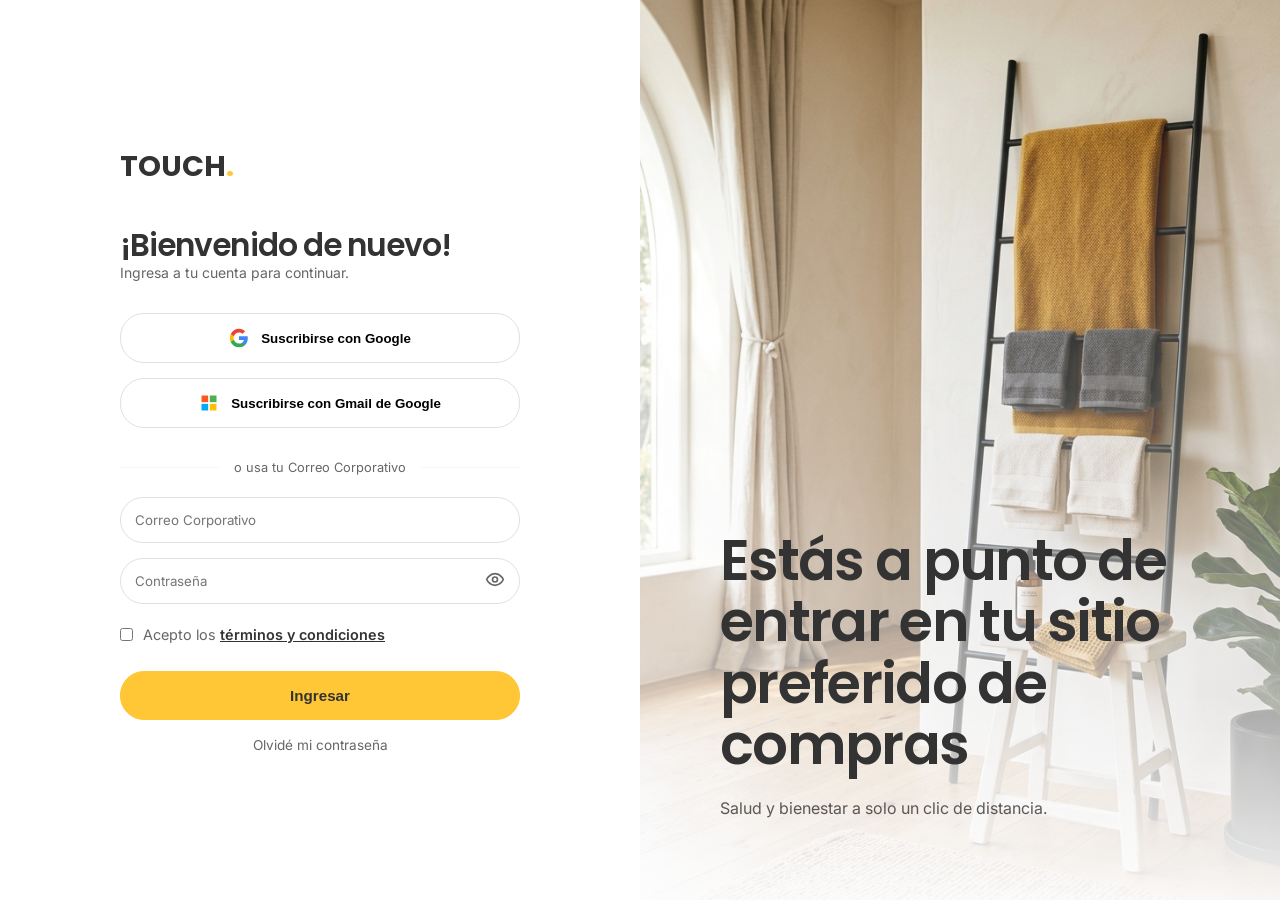
==== index.html @ 3d6966e6 "Punto inicial de MKT P TSJ" ====
<!DOCTYPE html>
<html lang="es">

<head>
    <meta charset="UTF-8">
    <meta name="viewport" content="width=device-width, initial-scale=1.0">
    <title>iSAGI Shop and bulk</title>
    <meta name="description" content="Shop and bulk">
    <link rel="stylesheet" href="styles.css">
</head>

<body>
    <!-- Top Offer Banner -->
    <a href="#campaignFilters" style="text-decoration: none; display: block;">
        <div class="offer-banner">
            <div class="offer-banner-content">
                <div class="offer-banner-left">
                    <span class="offer-banner-title">Día de la Madre</span>
                    <span class="offer-banner-desc">¡Hasta 50% de descuento! El regalo perfecto para ella.</span>
                </div>
                <button class="offer-banner-btn">VER PRODUCTOS</button>
            </div>
        </div>
    </a>

    <!-- Dynamic Header -->
    <div id="mainHeader"></div>

    <!-- Cart Drawer -->
    <div class="cart-overlay" id="cartOverlay"></div>
    <div class="filter-overlay" id="filterOverlay"></div>
    <div class="cart-drawer" id="cartDrawer">
        <div class="cart-header">
            <h3>Tu Carrito</h3>
            <button class="icon-button" id="closeCart" data-tooltip="Cerrar carrito">
                <svg xmlns="http://www.w3.org/2000/svg" width="24" height="24" viewBox="0 0 24 24" fill="none"
                    stroke="currentColor" stroke-width="2" stroke-linecap="round" stroke-linejoin="round">
                    <line x1="18" y1="6" x2="6" y2="18" />
                    <line x1="6" y1="6" x2="18" y2="18" />
                </svg>
            </button>
        </div>

        <div class="cart-body" id="cartBody">
            <!-- Dynamic Cart Content -->
        </div>

        <div class="cart-footer">
            <div class="cart-row">
                <span>Subtotal:</span>
                <span id="cartSubtotalText">S/ 0.00</span>
            </div>
            <div class="cart-row">
                <span>IGV (18%):</span>
                <span id="cartTaxText">S/ 0.00</span>
            </div>
            <div class="cart-total">
                <span>Total:</span>
                <span id="cartTotalText">S/ 0.00</span>
            </div>
            <div class="cart-footer-actions">
                <a href="checkout.html" id="checkoutBtn" class="add-btn btn-primary"
                    style="text-decoration: none;" data-tooltip="Finalizar compra">Finalizar compra</a>
                <button id="clearCartBtn" class="clear-cart-btn-icon" data-tooltip="Vaciar carrito">
                    <svg xmlns="http://www.w3.org/2000/svg" width="20" height="20" viewBox="0 0 24 24" fill="none" stroke="currentColor" stroke-width="2" stroke-linecap="round" stroke-linejoin="round"><path d="M3 6h18M19 6v14c0 1-1 2-2 2H7c-1 0-2-1-2-2V6M8 6V4c0-1 1-2 2-2h4c1 0 2 1 2 2v2M10 11v6M14 11v6"/></svg>
                </button>
            </div>
        </div>
    </div>

    <div class="container">
        <main>
            <!-- Sidebar -->
            <aside class="sidebar" id="sidebar">
                <div class="sidebar-mobile-header" style="display: none; justify-content: space-between; align-items: center; margin-bottom: 20px; border-bottom: 1px solid var(--medium-gray); padding-bottom: 15px;">
                    <h4 style="margin: 0;">Filtros</h4>
                    <button class="icon-button" id="closeSidebar">
                        <svg xmlns="http://www.w3.org/2000/svg" width="24" height="24" viewBox="0 0 24 24" fill="none"
                            stroke="currentColor" stroke-width="2" stroke-linecap="round" stroke-linejoin="round">
                            <line x1="18" y1="6" x2="6" y2="18" />
                            <line x1="6" y1="6" x2="18" y2="18" />
                        </svg>
                    </button>
                </div>
                <div class="filter-section">
                    <h5>Ofertas</h5>
                    <ul class="filter-list" id="campaignFilters">
                        <!-- Dynamic Campaigns -->
                    </ul>
                </div>

                <div class="filter-section">
                    <h5>Líneas</h5>
                    <ul class="filter-list" id="categoryFilters">
                        <!-- Dynamic Líneas -->
                    </ul>
                </div>

                <div class="filter-section">
                    <h5>Fabricantes</h5>
                    <ul class="filter-list" id="labFilters">
                        <!-- Dynamic Fabricantes -->
                    </ul>
                </div>

                <div class="filter-section">
                    <h5>Colores</h5>
                    <ul class="filter-list" id="colorFilters">
                        <!-- Dynamic Colores -->
                    </ul>
                </div>

                <div class="filter-section">
                    <h5>Tamaños</h5>
                    <ul class="filter-list" id="sizeFilters">
                        <!-- Dynamic Tamaños -->
                    </ul>
                </div>

            </aside>

            <!-- Main Content -->
            <section class="store-content">
                <div id="campaignHeader" class="campaign-header-display" style="display: none;"></div>
                <div class="toolbar">
                    <h5 id="productCount">Mostrando 0 productos</h5>
                    <button class="filter-toggle-btn" id="filterToggleBtn" style="display: none; align-items: center; gap: 8px; background: var(--light-gray); border: 1px solid var(--medium-gray); padding: 8px 16px; border-radius: var(--radius-button); font-weight: 600; font-family: inherit; cursor: pointer; transition: var(--transition);">
                        <svg xmlns="http://www.w3.org/2000/svg" width="18" height="18" viewBox="0 0 24 24" fill="none" stroke="currentColor" stroke-width="2" stroke-linecap="round" stroke-linejoin="round"><polygon points="22 3 2 3 10 12.46 10 19 14 21 14 12.46 22 3"/></svg>
                        Filtrar
                    </button>
                    <div class="view-controls">
                        <button class="view-btn" data-view="cols-4" data-tooltip="4 Columnas">
                            <svg xmlns="http://www.w3.org/2000/svg" width="20" height="20" viewBox="0 0 24 24"
                                fill="none" stroke="currentColor" stroke-width="2" stroke-linecap="round"
                                stroke-linejoin="round">
                                <rect width="7" height="7" x="3" y="3" rx="1" />
                                <rect width="7" height="7" x="14" y="3" rx="1" />
                                <rect width="7" height="7" x="14" y="14" rx="1" />
                                <rect width="7" height="7" x="3" y="14" rx="1" />
                            </svg>
                        </button>
                        <button class="view-btn active" data-view="cols-3" data-tooltip="3 Columnas">
                            <svg xmlns="http://www.w3.org/2000/svg" width="20" height="20" viewBox="0 0 24 24"
                                fill="none" stroke="currentColor" stroke-width="2" stroke-linecap="round"
                                stroke-linejoin="round">
                                <path d="M3 3h7v18H3zM14 3h7v7h-7zM14 14h7v7h-7z" />
                            </svg>
                        </button>
                        <button class="view-btn" data-view="list" data-tooltip="Lista">
                            <svg xmlns="http://www.w3.org/2000/svg" width="20" height="20" viewBox="0 0 24 24"
                                fill="none" stroke="currentColor" stroke-width="2" stroke-linecap="round"
                                stroke-linejoin="round">
                                <line x1="3" x2="21" y1="6" y2="6" />
                                <line x1="3" x2="21" y1="12" y2="12" />
                                <line x1="3" x2="21" y1="18" y2="18" />
                            </svg>
                        </button>
                    </div>
                </div>

                <div class="product-grid cols-3" id="productGrid">
                    <!-- Products rendered here -->
                </div>
            </section>
        </main>
    </div>

    <!-- Confirmation Modal -->
    <div id="confirmModal" class="modal-overlay">
        <div class="modal-content">
            <div class="modal-title">¿Vaciar carrito?</div>
            <div class="modal-text">Se eliminarán todos los productos de tu lista. Esta acción no se puede deshacer.</div>
            <div class="modal-actions">
                <button id="cancelModalBtn" class="modal-btn btn-cancel">Cancelar</button>
                <button id="confirmModalBtn" class="modal-btn btn-confirm">Vaciar Todo</button>
            </div>
        </div>
    </div>

    <script type="module" src="app.js"></script>
</body>

</html>
---- styles.css ----
@import url('https://fonts.googleapis.com/css2?family=Inter:wght@400;500;600&family=Poppins:wght@600;700&family=Nunito:wght@700;800&display=swap');

:root {
    /* Colors */
    --primary: #FFC635;
    /* Apollo.io Yellow */
    --primary-text: #333333;
    /* 80% Black */
    --secondary-text: #666666;
    --light-gray: #F5F5F5;
    --medium-gray: #E0E0E0;
    --white: #FFFFFF;
    --heart-red: #FF4D4F;

    /* Radii */
    --radius-card: 24px;
    --radius-button: 24px;
    --radius-full: 999px;

    /* Spacing */
    --padding-card: 10px;

    /* Transitions */
    --transition: all 0.3s cubic-bezier(0.4, 0, 0.2, 1);
}

* {
    margin: 0;
    padding: 0;
    box-sizing: border-box;
}

body {
    font-family: 'Inter', sans-serif;
    color: var(--primary-text);
    background-color: var(--white);
    line-height: 1.5;
    -webkit-font-smoothing: antialiased;
}

/* Typography */
h1,
h2,
h3,
h4,
h5,
h6 {
    font-weight: 600;
}

h1,
h2,
h3,
h4 {
    letter-spacing: -0.03em;
}

h1,
h2,
h3 {
    font-family: 'Poppins', sans-serif;
    line-height: 1.1;
}

h4 {
    line-height: 1.25;
}

h1 {
    font-size: 3.06rem;
}

/* 49px */
h2 {
    font-size: 2.44rem;
}

/* 39px */
h3 {
    font-size: 1.95rem;
}

/* 31px */
h4 {
    font-size: 1.56rem;
}

/* 25px */
h5 {
    font-size: 1.25rem;
}

/* 20px */
h6 {
    font-size: 1rem;
}

/* 16px */

.label-small {
    font-size: 0.875rem;
    /* 14px */
    color: var(--secondary-text);
}

.label-extra-small {
    font-size: 0.75rem;
    /* 12px */
    color: var(--secondary-text);
}

/* Layout */
.container {
    max-width: 1400px;
    margin: 0 auto;
    padding: 0 20px;
}

/* Banner */
.offer-banner {
    width: 100%;
    height: 70px;
    background: linear-gradient(to right, #ffffff 0%, #FFE2EB 100%);
    display: flex;
    align-items: center;
    justify-content: center;
    border-top: 4px solid #3199e8;
    border-bottom: 1px solid #ffe3e8;
    padding: 0 40px;
    box-sizing: border-box;
}

.offer-banner-content {
    display: flex;
    align-items: center;
    width: 100%;
    max-width: 1200px;
    justify-content: space-between;
    gap: 20px;
}

.offer-banner-left {
    display: flex;
    align-items: baseline;
    gap: 30px;
}

.offer-banner-title {
    font-family: 'Poppins', sans-serif;
    font-size: 1.25rem;
    font-weight: 700;
    color: #611f2d;
    white-space: nowrap;
}

.offer-banner-desc {
    font-size: 0.95rem;
    color: #555;
    font-weight: 500;
}

.offer-banner-btn {
    background: #000;
    color: #fff;
    border: none;
    padding: 6px 20px;
    border-radius: 999px;
    font-size: 0.75rem;
    font-weight: 700;
    letter-spacing: 0.05em;
    cursor: pointer;
    transition: background 0.2s;
    white-space: nowrap;
}

.offer-banner-btn:hover {
    background: #222;
}

/* Header */
/* Header container for sticky behavior */
#mainHeader {
    position: sticky;
    top: 0;
    z-index: 1000;
    height: fit-content;
}

header {
    background: var(--white);
    padding: 20px 0;
    border-bottom: 1px solid var(--medium-gray);
    box-shadow: 0 4px 20px rgba(0, 0, 0, 0.05);
    /* Subtle shadow when sticking */
}

.header-content {
    display: flex;
    align-items: center;
    justify-content: space-between;
    gap: 30px;
}

.logo {
    font-family: 'Nunito', sans-serif;
    font-size: 1.8rem;
    font-weight: 800;
    color: rgba(0, 0, 0, 0.8);
    text-decoration: none;
    display: flex;
    align-items: center;
    gap: 0;
    /* Reduced gap for the dot */
    letter-spacing: -0.03em;
}

.logo span {
    color: var(--primary);
}

.search-bar {
    flex: 1;
    max-width: 600px;
    position: relative;
}

.search-bar input {
    width: 100%;
    padding: 12px 20px;
    border-radius: var(--radius-full);
    border: 1px solid var(--medium-gray);
    font-family: 'Inter', sans-serif;
    outline: none;
    transition: var(--transition);
}

.search-bar input:focus {
    border-color: var(--primary);
    box-shadow: 0 0 0 4px rgba(255, 198, 53, 0.1);
}

.header-actions {
    display: flex;
    align-items: center;
    gap: 20px;
}

.icon-button {
    background: none;
    border: none;
    cursor: pointer;
    position: relative;
    padding: 8px;
    border-radius: var(--radius-button);
    transition: var(--transition);
    color: var(--primary-text);
}

.icon-button:hover {
    background: var(--light-gray);
}

.badge {
    position: absolute;
    top: -4px;
    right: -4px;
    background: var(--primary);
    color: var(--primary-text);
    font-size: 0.65rem;
    font-weight: 800;
    min-width: 18px;
    height: 18px;
    padding: 0 5px;
    border-radius: 10px;
    display: flex;
    align-items: center;
    justify-content: center;
    border: 2px solid var(--white);
    box-shadow: 0 2px 5px rgba(0,0,0,0.1);
    pointer-events: none;
    transition: transform 0.3s cubic-bezier(0.175, 0.885, 0.32, 1.275);
}

@keyframes badge-pop {
    0% { transform: scale(1); }
    50% { transform: scale(1.4) translateY(-5px); }
    100% { transform: scale(1); }
}

.badge-animate {
    animation: badge-pop 0.5s cubic-bezier(0.175, 0.885, 0.32, 1.275);
}

.btn-click-pulse {
    animation: btn-pulse 0.4s ease;
}

@keyframes btn-pulse {
    0% { transform: scale(1); }
    30% { transform: scale(0.95); }
    100% { transform: scale(1); }
}

/* Tooltip System */
[data-tooltip] {
    position: relative;
}

[data-tooltip]::before {
    content: attr(data-tooltip);
    position: absolute;
    bottom: 110%;
    left: 50%;
    transform: translateX(-50%) scale(0.95);
    background: #1a1a1a;
    color: #fff;
    padding: 6px 12px;
    border-radius: 8px;
    font-size: 0.75rem;
    font-weight: 500;
    white-space: nowrap;
    opacity: 0;
    visibility: hidden;
    transition: opacity 0.2s ease, transform 0.2s cubic-bezier(0.175, 0.885, 0.32, 1.275), visibility 0.2s;
    z-index: 2000;
    pointer-events: none;
    box-shadow: 0 10px 25px rgba(0,0,0,0.3);
}

[data-tooltip]:hover::before {
    opacity: 1;
    visibility: visible;
    transform: translateX(-50%) scale(1);
}

/* Main Layout */
main {
    display: grid;
    grid-template-columns: 280px 1fr;
    gap: 40px;
    padding: 40px 0;
}

main.product-page-main {
    grid-template-columns: 1fr;
}

/* Sidebar */
.sidebar {
    position: sticky;
    top: 100px;
    max-height: calc(100vh - 120px);
    overflow-y: auto;
    padding-right: 10px;
    /* Space for scrollbar */
}

/* Custom scrollbar for sidebar for a more premium look */
.sidebar::-webkit-scrollbar {
    width: 4px;
}

.sidebar::-webkit-scrollbar-track {
    background: transparent;
}

.sidebar::-webkit-scrollbar-thumb {
    background: var(--medium-gray);
    border-radius: 10px;
}

.sidebar::-webkit-scrollbar-thumb:hover {
    background: var(--secondary-text);
}

.filter-section {
    margin-bottom: 30px;
}

.filter-section h5 {
    margin-bottom: 15px;
    font-size: 1.1rem;
}

.filter-list {
    list-style: none;
}

.filter-item {
    padding: 8px 0;
    display: flex;
    align-items: center;
    gap: 10px;
    cursor: pointer;
    font-size: 0.95rem;
    color: var(--secondary-text);
    transition: var(--transition);
}

.filter-item:hover,
.filter-item.active {
    color: var(--primary-text);
}

.filter-item input {
    width: 18px;
    height: 18px;
    accent-color: var(--primary);
}

/* Store Content */
.store-content {
    display: flex;
    flex-direction: column;
    gap: 30px;
}

.toolbar {
    display: flex;
    align-items: center;
    justify-content: space-between;
}

.view-controls {
    display: flex;
    gap: 10px;
}

.view-btn {
    background: var(--light-gray);
    border: 1px solid var(--medium-gray);
    padding: 8px 12px;
    border-radius: var(--radius-button);
    cursor: pointer;
    transition: var(--transition);
}

.view-btn.active {
    background: var(--primary);
    border-color: var(--primary);
}

/* Product Grid */
.product-grid {
    display: grid;
    gap: 24px;
    transition: all 0.5s ease;
}

.product-grid.cols-4 {
    grid-template-columns: repeat(4, 1fr);
}

.product-grid.cols-3 {
    grid-template-columns: repeat(3, 1fr);
}

.product-grid.list {
    grid-template-columns: 1fr;
}

/* Product Card */
.product-card {
    background: var(--white);
    border: 1px solid var(--medium-gray);
    border-radius: var(--radius-card);
    padding: var(--padding-card);
    position: relative;
    transition: var(--transition);
    display: flex;
    flex-direction: column;
    height: 100%;
}

.product-card:hover {
    box-shadow: 0 10px 30px rgba(0, 0, 0, 0.05);
    border-color: var(--primary);
}

.card-image-wrapper {
    position: relative;
    width: 100%;
    aspect-ratio: 1;
    border-radius: calc(var(--radius-card) - 6px);
    overflow: hidden;
    background: var(--light-gray);
    margin-bottom: 15px;
}

.card-image-wrapper img {
    width: 100%;
    height: 100%;
    object-fit: cover;
    mix-blend-mode: multiply;
    transition: var(--transition);
    /* Smooth transition */
}

.product-card:hover .card-image-wrapper img {
    transform: scale(1.1);
}

.favorite-btn {
    position: absolute;
    top: 12px;
    right: 12px;
    background: var(--white);
    border: none;
    width: 36px;
    height: 36px;
    border-radius: 50%;
    display: flex;
    align-items: center;
    justify-content: center;
    cursor: pointer;
    box-shadow: 0 4px 10px rgba(0, 0, 0, 0.1);
    transition: var(--transition);
    color: var(--medium-gray);
}

.favorite-btn.active {
    color: var(--heart-red);
}

.card-tag {
    position: absolute;
    top: 12px;
    left: 12px;
    background: var(--primary);
    padding: 4px 12px;
    border-radius: var(--radius-full);
    font-size: 0.7rem;
    font-weight: 700;
}

.card-info {
    flex: 1;
    display: flex;
    flex-direction: column;
    gap: 4px;
    padding: 4px 4px 10px 4px;
}

.card-articulo {
    display: inline-block;
    align-self: flex-start;
    font-weight: 700;
    font-size: 0.75rem;
    padding: 3px 8px;
    border-radius: 4px;
    color: #111;
    margin-bottom: 4px;
}

.card-name-link {
    text-decoration: none;
    color: inherit;
    display: block;
}

.card-name {
    font-size: 1.05rem;
    font-weight: 600;
    line-height: 1.3;
    color: #222;
    margin-bottom: 2px;
}

.card-brand {
    font-size: 0.8rem;
    color: var(--secondary-text);
    display: block;
    margin-bottom: 8px;
}

.card-price {
    font-size: 1.45rem;
    font-weight: 700;
    color: #111;
    margin-top: auto;
    margin-bottom: 4px;
}

.card-meta {
    font-size: 0.8rem;
    color: #595959;
    margin-bottom: 12px;
}

.card-actions {
    display: flex;
    align-items: center;
    justify-content: space-between;
    gap: 8px;
    margin-top: auto;
}

.qty-selector {
    display: flex;
    align-items: center;
    border: 1px solid var(--medium-gray);
    border-radius: var(--radius-button);
    background: var(--white);
    height: 40px;
}

.qty-btn {
    background: transparent;
    border: none;
    width: 32px;
    height: 100%;
    cursor: pointer;
    font-weight: 600;
    font-size: 1.1rem;
    color: #555;
    display: flex;
    align-items: center;
    justify-content: center;
    transition: background 0.2s;
}

.qty-selector .qty-btn:first-child {
    border-top-left-radius: var(--radius-button);
    border-bottom-left-radius: var(--radius-button);
}

.qty-selector .qty-btn:last-child {
    border-top-right-radius: var(--radius-button);
    border-bottom-right-radius: var(--radius-button);
}

.qty-btn:hover {
    background: #e8e8e8;
}

.qty-input {
    width: 32px;
    border: none;
    text-align: center;
    font-family: inherit;
    font-weight: 600;
    font-size: 0.9rem;
    color: #111;
    outline: none;
    background: transparent;
}

/* Chrome, Safari, Edge, Opera */
.qty-input::-webkit-outer-spin-button,
.qty-input::-webkit-inner-spin-button {
    -webkit-appearance: none;
    margin: 0;
}

/* Firefox */
.qty-input[type="number"] {
    appearance: textfield;
}

.card-btn-group {
    display: flex;
    gap: 8px;
    flex: 1;
    align-items: center;
}

.card-btn-group .pack-add-btn {
    width: 40px;
    height: 40px;
    padding: 0;
    border-radius: var(--radius-button);
    display: flex;
    align-items: center;
    justify-content: center;
    cursor: pointer;
    transition: background 0.2s;
    flex: 0 0 40px;
}

.card-btn-group .pack-add-btn:not(.btn-outline-secondary) {
    background: #ffd64a;
    color: #222;
    border: none;
}

.card-btn-group .pack-add-btn:not(.btn-outline-secondary):hover {
    background: #ffc926;
}

.card-btn-group .cart-add-btn {
    flex: 1;
    height: 40px;
    padding: 0;
    border-radius: var(--radius-button);
    display: flex;
    align-items: center;
    justify-content: center;
    cursor: pointer;
    transition: background 0.2s;
}

.card-btn-group .cart-add-btn:not(.btn-outline-secondary) {
    background: #1c1c1e;
    color: var(--white);
    border: none;
}

.card-btn-group .cart-add-btn:not(.btn-outline-secondary):hover {
    background: #000;
}

.add-btn {
    background: var(--primary-text);
    color: var(--white);
    border: 1px solid var(--primary-text);
    padding: 10px 20px;
    border-radius: var(--radius-button);
    font-weight: 600;
    font-size: 0.95rem;
    cursor: pointer;
    flex: 1;
    transition: var(--transition);
    display: inline-flex;
    align-items: center;
    justify-content: center;
    text-decoration: none;
}

.add-btn:hover {
    background: #000;
    border-color: #000;
}

.add-btn.disabled {
    opacity: 0.5;
    pointer-events: none;
    cursor: not-allowed;
    filter: grayscale(1);
}

.add-btn.disabled {
    background: #E0E0E0 !important;
    border: none !important;
    color: #999999 !important;
    opacity: 1;
    /* Using background color for the effect instead of opacity */
    pointer-events: none;
    cursor: not-allowed;
}

/* Button Variants */
.btn-primary {
    background: var(--primary);
    color: var(--primary-text);
    border-color: var(--primary);
}

.btn-primary:hover {
    background: #FFB200;
    border-color: #FFB200;
}

.btn-outline-primary {
    background: transparent;
    color: var(--primary-text);
    border: 2px solid var(--primary);
}

.btn-outline-primary:hover {
    background: var(--primary);
}

.btn-outline-secondary {
    background: transparent;
    color: var(--primary-text);
    border: 2px solid var(--primary-text);
}

.btn-outline-secondary:hover {
    background: var(--primary-text);
    color: var(--white);
}

/* List View Specifics */
.product-grid.list .product-card {
    flex-direction: row;
    height: auto;
    align-items: center;
    gap: 20px;
}

.product-grid.list .card-image-wrapper {
    width: 150px;
    margin-bottom: 0;
}

.product-grid.list .card-actions {
    margin-top: 0;
    width: 340px;
}

/* Utility */
.grayscale-80 {
    color: var(--primary-text);
}

.grayscale-60 {
    color: var(--secondary-text);
}

/* Filter Mobile Overlay */
.filter-overlay {
    position: fixed;
    top: 0;
    left: 0;
    width: 100%;
    height: 100%;
    background: rgba(0, 0, 0, 0.5);
    z-index: 1000;
    opacity: 0;
    visibility: hidden;
    transition: var(--transition);
    backdrop-filter: blur(4px);
}

.filter-overlay.active {
    opacity: 1;
    visibility: visible;
}

@media (max-width: 1024px) {
    main {
        grid-template-columns: 1fr;
        padding: 20px 0;
    }

    .sidebar {
        position: fixed;
        top: 0;
        left: -320px;
        width: 320px;
        max-width: 85vw;
        height: 100%;
        background: var(--white);
        z-index: 1001;
        padding: 30px 20px;
        transition: all 0.4s cubic-bezier(0.4, 0, 0.2, 1);
        box-shadow: 10px 0 30px rgba(0, 0, 0, 0.1);
        margin-top: 0;
        overflow-y: auto;
        max-height: 100vh;
        top: 0 !important;
    }

    .sidebar.active {
        left: 0;
    }

    .sidebar-mobile-header {
        display: flex !important;
    }

    .filter-toggle-btn {
        display: flex !important;
    }

    .product-grid.cols-4 {
        grid-template-columns: repeat(2, 1fr);
    }

    .product-grid.cols-3 {
        grid-template-columns: repeat(2, 1fr);
    }
}

@media (max-width: 768px) {
    .header-content {
        flex-wrap: wrap;
        gap: 15px;
    }

    .header-left {
        flex: 1;
    }

    .header-actions {
        flex: 0 0 auto;
        gap: 10px;
    }

    .search-bar {
        flex: 0 0 100%;
        max-width: 100%;
        order: 3;
    }

    .mega-menu {
        width: 320px;
        max-width: 90vw;
        grid-template-columns: 1fr;
        max-height: 400px;
        overflow-y: auto;
        padding: 15px;
    }

    .product-grid.list .product-card {
        flex-direction: column;
        align-items: stretch;
        gap: 15px;
    }

    .product-grid.list .card-image-wrapper {
        width: 100%;
        aspect-ratio: 1;
    }

    .product-grid.list .card-actions {
        width: 100%;
        margin-top: 10px;
    }
}

@media (max-width: 480px) {
    .cart-drawer {
        width: 100% !important;
        right: -100%;
    }

    .cart-drawer.active {
        right: 0;
    }

    .product-grid.cols-3, 
    .product-grid.cols-4 {
        grid-template-columns: 1fr;
    }

    .offer-banner {
        height: auto;
        padding: 15px 20px;
    }

    .offer-banner-content {
        flex-direction: column;
        align-items: center;
        text-align: center;
        gap: 10px;
    }

    .offer-banner-left {
        flex-direction: column;
        align-items: center;
        gap: 6px;
    }

    .offer-banner-title {
        font-size: 1.15rem;
    }

    .offer-banner-desc {
        font-size: 0.85rem;
    }

    .toolbar {
        flex-direction: column;
        align-items: stretch;
        gap: 15px;
    }

    .toolbar .view-controls {
        justify-content: space-between;
    }
}

/* Cart Drawer */
.cart-overlay {
    position: fixed;
    top: 0;
    left: 0;
    width: 100%;
    height: 100%;
    background: rgba(0, 0, 0, 0.5);
    z-index: 1000;
    opacity: 0;
    visibility: hidden;
    transition: var(--transition);
    backdrop-filter: blur(4px);
}

.cart-overlay.active {
    opacity: 1;
    visibility: visible;
}

.cart-drawer {
    position: fixed;
    top: 0;
    right: -520px;
    width: 520px;
    max-width: 100%;
    height: 100%;
    background: var(--white);
    z-index: 1001;
    transition: all 0.4s cubic-bezier(0.4, 0, 0.2, 1);
    display: flex;
    flex-direction: column;
    box-shadow: -10px 0 30px rgba(0, 0, 0, 0.1);
}

.cart-drawer.active {
    right: 0;
}

.cart-header {
    padding: 30px;
    display: flex;
    align-items: center;
    justify-content: space-between;
    border-bottom: 1px solid var(--medium-gray);
}

.cart-body {
    flex: 1;
    padding: 0 30px 20px 30px;
    overflow-y: auto;
    display: flex;
    flex-direction: column;
    gap: 20px;
}

.cart-empty {
    height: 100%;
    display: flex;
    flex-direction: column;
    align-items: center;
    justify-content: center;
    text-align: center;
    color: var(--secondary-text);
    gap: 20px;
}

.cart-empty svg {
    opacity: 0.2;
}

.cart-item {
    display: flex;
    gap: 15px;
    align-items: stretch;
    padding: 15px 0;
    border-bottom: 1px solid var(--light-gray);
}

.cart-item-img {
    width: 70px;
    height: 70px;
    border-radius: var(--radius-button);
    background: var(--white);
    border: 1px solid var(--medium-gray);
    padding: 4px;
    object-fit: contain;
    flex-shrink: 0;
}

.cart-item-info {
    flex: 1;
    display: flex;
    flex-direction: column;
    justify-content: space-between;
    gap: 4px;
}

.cart-item-name {
    font-size: 0.975rem;
    font-weight: 600;
    color: var(--primary-text);
    line-height: 1.3;
    margin-bottom: 2px;
}

.cart-item-qty-container {
    display: flex;
    align-items: center;
    gap: 8px;
}

.cart-item-right {
    display: flex;
    flex-direction: column;
    justify-content: space-between;
    text-align: right;
    min-width: 90px;
    flex-shrink: 0;
}

.cart-item-price {
    font-size: 0.875rem;
    color: var(--secondary-text);
}

.cart-item-units {
    font-size: 0.75rem;
    color: var(--secondary-text);
    margin-bottom: 2px;
}

.cart-item-total-price {
    font-weight: 700;
    font-size: 1.075rem;
    color: var(--primary-text);
}

.cart-footer {
    padding: 20px 30px;
    border-top: 1px solid var(--medium-gray);
    background: var(--light-gray);
}

.cart-footer-actions {
    display: flex;
    gap: 12px;
    align-items: center;
    margin-top: 15px;
}

.clear-cart-btn-icon {
    width: 48px;
    height: 48px;
    border-radius: var(--radius-button);
    background: var(--heart-red);
    color: var(--white);
    border: none;
    display: flex;
    align-items: center;
    justify-content: center;
    cursor: pointer;
    transition: var(--transition);
    flex-shrink: 0;
}

.clear-cart-btn-icon:hover {
    background: #d32f2f;
    box-shadow: 0 4px 12px rgba(255, 77, 79, 0.3);
}

.cart-footer-actions .btn-primary {
    flex: 1;
    height: 48px;
    display: flex;
    align-items: center;
    justify-content: center;
    margin: 0;
    text-decoration: none;
}

.clear-cart-btn {
    display: block;
    width: fit-content;
    margin-left: auto;
    background: var(--heart-red);
    color: var(--white);
    padding: 6px 12px;
    border-radius: 6px;
    font-size: 0.8rem;
    font-weight: 600;
    cursor: pointer;
    text-decoration: none;
    margin-bottom: 15px;
    transition: var(--transition);
}

.clear-cart-btn:hover {
    background: #d32f2f;
    box-shadow: 0 4px 10px rgba(255, 77, 79, 0.2);
}

.cart-row {
    display: flex;
    justify-content: space-between;
    margin-bottom: 8px;
    font-size: 0.95rem;
    color: var(--secondary-text);
}

.cart-total {
    display: flex;
    align-items: center;
    justify-content: space-between;
    margin: 15px 0 20px 0;
    font-size: 1.25rem;
    font-weight: 700;
    color: var(--primary-text);
    border-top: 1px solid var(--medium-gray);
    padding-top: 15px;
}

/* Animations */
@keyframes pulse {
    0% {
        transform: scale(1);
    }

    50% {
        transform: scale(1.4);
    }

    100% {
        transform: scale(1);
    }
}

@keyframes heartBeat {
    0% {
        transform: scale(1);
    }

    14% {
        transform: scale(1.1);
    }

    28% {
        transform: scale(1);
    }

    42% {
        transform: scale(1.1);
    }

    70% {
        transform: scale(1);
    }
}

/* Dots Menu & Dropdown */
.dots-menu-wrapper {
    position: relative;
    display: flex;
    align-items: center;
}

.dots-dropdown {
    position: absolute;
    top: 100%;
    right: 0;
    width: 200px;
    background: var(--white);
    border-radius: var(--radius-button);
    box-shadow: 0 10px 25px rgba(0, 0, 0, 0.1);
    border: 1px solid var(--medium-gray);
    margin-top: 10px;
    opacity: 0;
    visibility: hidden;
    transform: translateY(10px);
    transition: all 0.2s ease;
    z-index: 1000;
    overflow: hidden;
}

.dots-dropdown.active {
    opacity: 1;
    visibility: visible;
    transform: translateY(0);
}

.dots-dropdown a {
    display: flex;
    align-items: center;
    padding: 12px 20px;
    text-decoration: none;
    color: var(--primary-text);
    font-size: 0.9rem;
    font-weight: 500;
    transition: background 0.2s ease;
}

.dots-dropdown a:hover,
.account-dropdown a:hover {
    background: var(--light-gray);
    color: var(--primary);
}

.account-menu-wrapper {
    position: relative;
    display: flex;
    align-items: center;
}

.account-dropdown {
    position: absolute;
    top: 100%;
    right: 0;
    width: 260px;
    background: var(--white);
    border-radius: var(--radius-button);
    box-shadow: 0 10px 25px rgba(0, 0, 0, 0.1);
    border: 1px solid var(--medium-gray);
    margin-top: 10px;
    opacity: 0;
    visibility: hidden;
    transform: translateY(10px);
    transition: all 0.2s ease;
    z-index: 1000;
    overflow: hidden;
}

.account-dropdown.active {
    opacity: 1;
    visibility: visible;
    transform: translateY(0);
}

.dropdown-header {
    padding: 20px;
    background: var(--light-gray);
    border-bottom: 1px solid var(--medium-gray);
}

.account-dropdown a {
    display: flex;
    align-items: center;
    padding: 15px 20px;
    text-decoration: none;
    color: var(--primary-text);
    font-size: 0.95rem;
    font-weight: 500;
    transition: background 0.2s ease;
    border-bottom: 1px solid #f0f0f0;
}

.account-dropdown a:last-child {
    border-bottom: none;
}

.anim-pulse {
    animation: pulse 0.4s cubic-bezier(0.175, 0.885, 0.32, 1.275);
}

.anim-click {
    animation: clickPulse 0.4s cubic-bezier(0.175, 0.885, 0.32, 1.275);
}

@keyframes clickPulse {
    0% { transform: scale(1); }
    50% { transform: scale(1.15); }
    100% { transform: scale(1); }
}

/* Campaign Header Display */
.campaign-header-display {
    background: var(--light-gray);
    border-radius: var(--radius-card);
    padding: 30px;
    margin-bottom: 20px;
    border: 1px solid var(--medium-gray);
    display: flex;
    flex-direction: column;
    gap: 15px;
    animation: fadeScaleIn 0.5s ease-out;
}

.campaign-header-top {
    display: flex;
    justify-content: space-between;
    align-items: center;
}

.campaign-header-title {
    font-family: 'Poppins', sans-serif;
    font-size: 1.8rem;
    font-weight: 700;
    color: var(--primary-text);
}

.campaign-header-title span {
    background: var(--primary);
    padding: 0 10px;
    border-radius: 4px;
}

.campaign-header-desc {
    font-size: 1rem;
    color: var(--secondary-text);
    max-width: 800px;
}

.campaign-header-footer {
    display: flex;
    gap: 20px;
    align-items: center;
}

.promos-link {
    font-size: 0.8rem;
    font-weight: 700;
    color: var(--primary-text);
    text-decoration: none;
    text-transform: uppercase;
    background: var(--primary);
    padding: 6px 12px;
    border-radius: var(--radius-button);
    transition: var(--transition);
    position: relative;
}

/* Mega Menu Container */
.promos-wrapper {
    position: relative;
    display: inline-block;
}

.mega-menu {
    position: absolute;
    top: 100%;
    right: 0;
    width: 900px;
    max-width: 85vw;
    background: var(--white);
    border-radius: var(--radius-card);
    box-shadow: 0 20px 50px rgba(0, 0, 0, 0.15);
    padding: 30px;
    display: grid;
    grid-template-columns: repeat(3, 1fr);
    gap: 20px;
    opacity: 0;
    visibility: hidden;
    transition: all 0.3s cubic-bezier(0.19, 1, 0.22, 1);
    z-index: 1000;
}

.promos-wrapper:hover .mega-menu {
    opacity: 1;
    visibility: visible;
    transform: translateY(5px);
}

.mega-promo-card {
    background: var(--light-gray);
    padding: 20px;
    border-radius: 16px;
    display: flex;
    flex-direction: column;
    gap: 10px;
    transition: var(--transition);
    text-align: left;
    text-transform: none;
}

.mega-promo-card:hover {
    background: var(--medium-gray);
    transform: translateY(-3px);
}

.mega-promo-name {
    font-weight: 700;
    font-size: 1.1rem;
    color: var(--primary-text);
}

.mega-promo-desc {
    font-size: 0.85rem;
    color: var(--secondary-text);
    line-height: 1.4;
}

.mega-promo-date {
    margin-top: auto;
    font-size: 0.75rem;
    font-weight: 600;
    color: var(--primary-text);
    background: rgba(255, 198, 53, 0.2);
    padding: 4px 8px;
    border-radius: 4px;
    width: fit-content;
}

.account-btn {
    position: relative;
    cursor: pointer;
    display: flex;
    align-items: center;
    justify-content: center;
    width: 40px;
    height: 40px;
    border-radius: 50%;
    background: var(--light-gray);
    transition: var(--transition);
}

.account-btn:hover {
    background: var(--medium-gray);
}

.account-btn:hover::after {
    content: "Mi Cuenta";
    position: absolute;
    bottom: -40px;
    left: 50%;
    transform: translateX(-50%);
    background: #333;
    color: #fff;
    padding: 5px 12px;
    border-radius: 6px;
    font-size: 0.75rem;
    white-space: nowrap;
    z-index: 100;
    box-shadow: 0 4px 10px rgba(0, 0, 0, 0.1);
}

/* Page and Element Transitions */
@keyframes pageFadeIn {
    from {
        opacity: 0.5;
    }

    to {
        opacity: 1;
    }
}

body {
    animation: pageFadeIn 0.6s ease-out forwards;
}

/* Entrance Animation for Products */
@keyframes fadeScaleIn {
    from {
        opacity: 0.5;
        transform: translateY(10px);
    }

    to {
        opacity: 1;
        transform: translateY(0);
    }
}

.fade-scale-in {
    animation: fadeScaleIn 0.5s cubic-bezier(0.19, 1, 0.22, 1) forwards;
}

.fading {
    opacity: 0.5;
    filter: blur(2px);
    transition: all 0.3s ease;
}

.mini-card:hover {
    transform: translateY(-5px);
    box-shadow: 0 10px 20px rgba(0, 0, 0, 0.1) !important;
    border-color: var(--primary) !important;
}

.mini-card:hover img {
    transform: scale(1.1);
}

/* Modal Styles */
.modal-overlay {
    position: fixed;
    top: 0;
    left: 0;
    width: 100%;
    height: 100%;
    background: rgba(0,0,0,0.6);
    backdrop-filter: blur(4px);
    display: flex;
    align-items: center;
    justify-content: center;
    z-index: 2000;
    opacity: 0;
    visibility: hidden;
    transition: all 0.3s ease;
}

.modal-overlay.active {
    opacity: 1;
    visibility: visible;
}

.modal-content {
    background: var(--white);
    padding: 30px;
    border-radius: var(--radius-card);
    width: 90%;
    max-width: 400px;
    text-align: center;
    transform: translateY(20px);
    transition: all 0.3s ease;
    box-shadow: 0 20px 50px rgba(0,0,0,0.2);
}

.modal-overlay.active .modal-content {
    transform: translateY(0);
}

.modal-title {
    font-size: 1.5rem;
    font-weight: 700;
    margin-bottom: 15px;
    color: var(--primary-text);
}

.modal-text {
    color: var(--secondary-text);
    margin-bottom: 25px;
    line-height: 1.5;
}

.modal-actions {
    display: flex;
    gap: 12px;
}

.modal-btn {
    flex: 1;
    padding: 12px;
    border-radius: var(--radius-button);
    font-weight: 600;
    cursor: pointer;
    border: none;
    transition: var(--transition);
}

.btn-cancel {
    background: var(--light-gray);
    color: var(--secondary-text);
}

.btn-confirm {
    background: var(--heart-red);
    color: var(--white);
}

.btn-confirm:hover {
    background: #d32f2f;
}

/* Add Address Button */
.add-address-btn {
    background-color: var(--primary);
    color: var(--primary-text);
    border: none;
    padding: 12px 36px;
    border-radius: 999px;
    font-size: 0.95rem;
    font-weight: 700;
    cursor: pointer;
    transition: background-color 0.2s, transform 0.1s, box-shadow 0.2s;
    margin-top: 25px;
    display: inline-flex;
    align-items: center;
    justify-content: center;
    box-shadow: 0 4px 12px rgba(255, 198, 53, 0.2);
    text-transform: uppercase;
    letter-spacing: 0.05em;
    outline: none;
}

.add-address-btn:hover {
    background-color: #ffb81c;
    box-shadow: 0 6px 16px rgba(255, 198, 53, 0.3);
}

.add-address-btn:active {
    transform: scale(0.98);
}
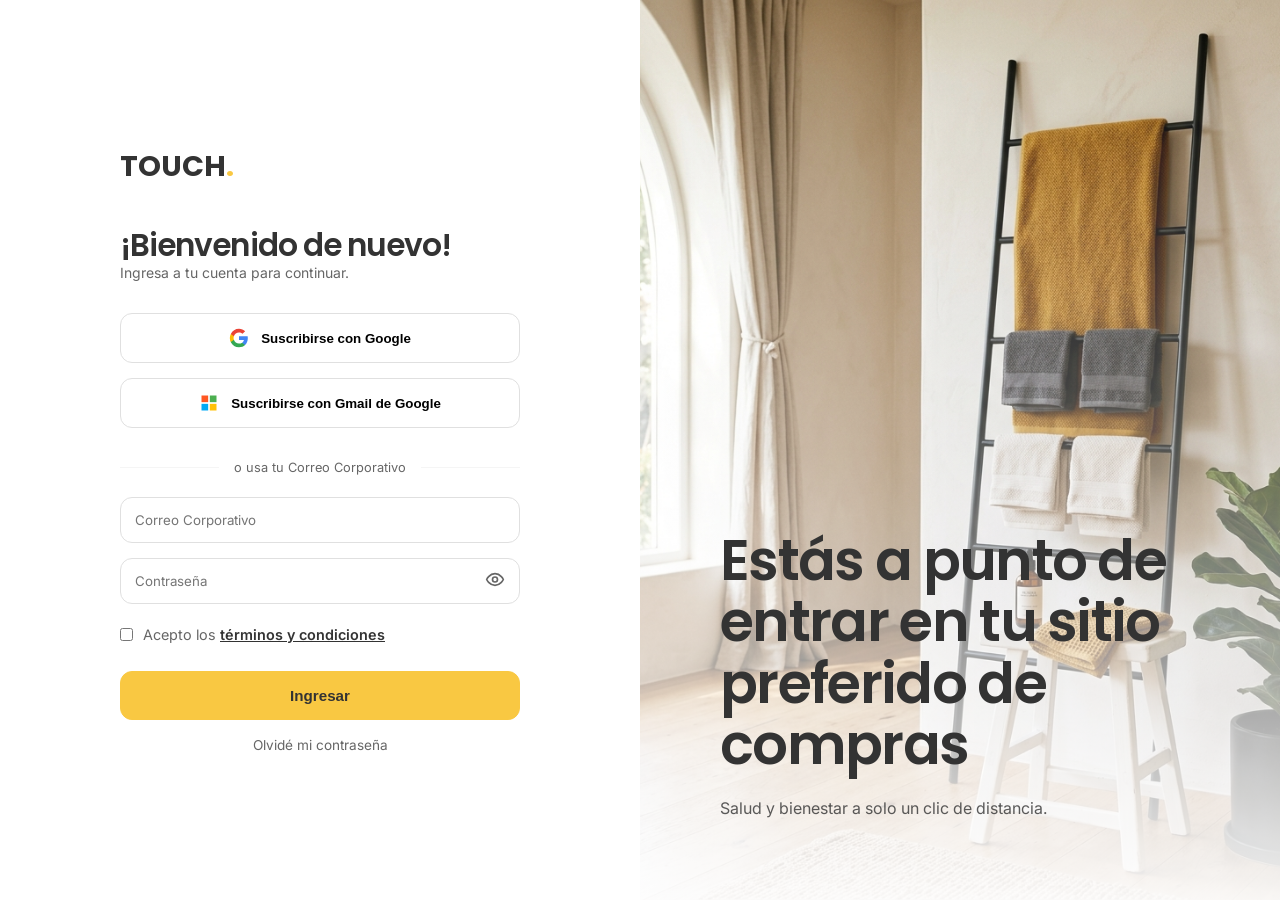
==== commit 6f2250b5: "Upload current marketplace: checkout, orders detail, and UI updates. Co-authored-by: Cursor <cursora" ====
--- a/index.html
+++ b/index.html
@@ -49,6 +49,10 @@
             <div class="cart-row">
                 <span>Subtotal:</span>
                 <span id="cartSubtotalText">S/ 0.00</span>
+            </div>
+            <div class="cart-row" id="cartDiscountRow" style="display: none; font-weight: 600;">
+                <span>Descuento:</span>
+                <span id="cartDiscountText" style="color: var(--heart-red);">-S/ 0.00</span>
             </div>
             <div class="cart-row">
                 <span>IGV (18%):</span>
@@ -172,7 +176,7 @@
             <div class="modal-text">Se eliminarán todos los productos de tu lista. Esta acción no se puede deshacer.</div>
             <div class="modal-actions">
                 <button id="cancelModalBtn" class="modal-btn btn-cancel">Cancelar</button>
-                <button id="confirmModalBtn" class="modal-btn btn-confirm">Vaciar Todo</button>
+                <button id="confirmModalBtn" class="modal-btn btn-confirm">Aceptar</button>
             </div>
         </div>
     </div>
--- a/styles.css
+++ b/styles.css
@@ -2,7 +2,7 @@
 
 :root {
     /* Colors */
-    --primary: #FFC635;
+    --primary: #F9C842;
     /* Apollo.io Yellow */
     --primary-text: #333333;
     /* 80% Black */
@@ -14,7 +14,7 @@
 
     /* Radii */
     --radius-card: 24px;
-    --radius-button: 24px;
+    --radius-button: 12px;
     --radius-full: 999px;
 
     /* Spacing */
@@ -114,6 +114,7 @@
     max-width: 1400px;
     margin: 0 auto;
     padding: 0 20px;
+    transition: filter 0.3s ease; /* Transición para el desenfoque */
 }
 
 /* Banner */
@@ -124,7 +125,6 @@
     display: flex;
     align-items: center;
     justify-content: center;
-    border-top: 4px solid #3199e8;
     border-bottom: 1px solid #ffe3e8;
     padding: 0 40px;
     box-sizing: border-box;
@@ -184,6 +184,7 @@
     top: 0;
     z-index: 1000;
     height: fit-content;
+    transition: filter 0.3s ease; /* Transición para el desenfoque */
 }
 
 header {
@@ -236,7 +237,7 @@
 
 .search-bar input:focus {
     border-color: var(--primary);
-    box-shadow: 0 0 0 4px rgba(255, 198, 53, 0.1);
+    box-shadow: 0 0 0 4px rgba(249, 200, 66, 0.18);
 }
 
 .header-actions {
@@ -352,25 +353,78 @@
     max-height: calc(100vh - 120px);
     overflow-y: auto;
     padding-right: 10px;
-    /* Space for scrollbar */
-}
-
-/* Custom scrollbar for sidebar for a more premium look */
-.sidebar::-webkit-scrollbar {
+    scrollbar-gutter: stable;
+    scrollbar-width: thin;
+    scrollbar-color: transparent transparent;
+    transition: scrollbar-color 0.55s ease;
+}
+
+.sidebar.is-scroll-active,
+.sidebar:hover,
+.sidebar:focus-within {
+    scrollbar-color: rgba(160, 160, 160, 0.55) transparent;
+}
+
+/* Soft fade scrollbars (shared) */
+.soft-scroll,
+.cart-body {
+    scrollbar-gutter: stable;
+    scrollbar-width: thin;
+    scrollbar-color: transparent transparent;
+    transition: scrollbar-color 0.55s ease;
+}
+
+.soft-scroll.is-scroll-active,
+.soft-scroll:hover,
+.soft-scroll:focus-within,
+.cart-body.is-scroll-active,
+.cart-body:hover,
+.cart-body:focus-within,
+.sidebar.is-scroll-active,
+.sidebar:hover,
+.sidebar:focus-within {
+    scrollbar-color: rgba(160, 160, 160, 0.55) transparent;
+}
+
+.soft-scroll::-webkit-scrollbar,
+.sidebar::-webkit-scrollbar,
+.cart-body::-webkit-scrollbar {
     width: 4px;
 }
 
-.sidebar::-webkit-scrollbar-track {
+.soft-scroll::-webkit-scrollbar-track,
+.sidebar::-webkit-scrollbar-track,
+.cart-body::-webkit-scrollbar-track {
     background: transparent;
 }
 
-.sidebar::-webkit-scrollbar-thumb {
-    background: var(--medium-gray);
+.soft-scroll::-webkit-scrollbar-thumb,
+.sidebar::-webkit-scrollbar-thumb,
+.cart-body::-webkit-scrollbar-thumb {
+    background-color: transparent;
     border-radius: 10px;
-}
-
-.sidebar::-webkit-scrollbar-thumb:hover {
-    background: var(--secondary-text);
+    transition: background-color 0.55s ease;
+}
+
+.soft-scroll.is-scroll-active::-webkit-scrollbar-thumb,
+.soft-scroll:hover::-webkit-scrollbar-thumb,
+.soft-scroll:focus-within::-webkit-scrollbar-thumb,
+.sidebar.is-scroll-active::-webkit-scrollbar-thumb,
+.sidebar:hover::-webkit-scrollbar-thumb,
+.sidebar:focus-within::-webkit-scrollbar-thumb,
+.cart-body.is-scroll-active::-webkit-scrollbar-thumb,
+.cart-body:hover::-webkit-scrollbar-thumb,
+.cart-body:focus-within::-webkit-scrollbar-thumb {
+    background-color: rgba(160, 160, 160, 0.55);
+}
+
+.soft-scroll.is-scroll-active::-webkit-scrollbar-thumb:hover,
+.soft-scroll:hover::-webkit-scrollbar-thumb:hover,
+.sidebar.is-scroll-active::-webkit-scrollbar-thumb:hover,
+.sidebar:hover::-webkit-scrollbar-thumb:hover,
+.cart-body.is-scroll-active::-webkit-scrollbar-thumb:hover,
+.cart-body:hover::-webkit-scrollbar-thumb:hover {
+    background-color: rgba(120, 120, 120, 0.75);
 }
 
 .filter-section {
@@ -398,7 +452,13 @@
 }
 
 .filter-item:hover,
-.filter-item.active {
+.filter-item.active,
+.filter-item:has(input:checked) {
+    color: var(--primary-text);
+}
+
+.filter-item:has(input:checked) label {
+    font-weight: 600;
     color: var(--primary-text);
 }
 
@@ -406,6 +466,13 @@
     width: 18px;
     height: 18px;
     accent-color: var(--primary);
+    cursor: pointer;
+    flex-shrink: 0;
+}
+
+.filter-item label {
+    cursor: pointer;
+    user-select: none;
 }
 
 /* Store Content */
@@ -533,7 +600,7 @@
     font-weight: 700;
 }
 
-.card-info {
+.card-content-wrapper {
     flex: 1;
     display: flex;
     flex-direction: column;
@@ -545,10 +612,8 @@
     display: inline-block;
     align-self: flex-start;
     font-weight: 700;
-    font-size: 0.75rem;
-    padding: 3px 8px;
-    border-radius: 4px;
-    color: #111;
+    font-size: 0.8rem;
+    color: #e67e22; /* Readable Orange */
     margin-bottom: 4px;
 }
 
@@ -573,12 +638,26 @@
     margin-bottom: 8px;
 }
 
+.card-price-group {
+    display: flex;
+    align-items: center;
+    gap: 8px;
+    margin-top: auto;
+    margin-bottom: 4px;
+}
+
 .card-price {
     font-size: 1.45rem;
     font-weight: 700;
     color: #111;
-    margin-top: auto;
-    margin-bottom: 4px;
+    margin: 0;
+}
+
+.original-price {
+    text-decoration: line-through;
+    font-size: 0.85rem;
+    color: var(--secondary-text);
+    font-weight: 400;
 }
 
 .card-meta {
@@ -781,22 +860,265 @@
     color: var(--white);
 }
 
+/* Card Info Grid View Compatibility */
+.inline-tag {
+    display: none;
+}
+
 /* List View Specifics */
+.product-grid.list {
+    grid-template-columns: 1fr;
+    gap: 16px;
+}
+
 .product-grid.list .product-card {
     flex-direction: row;
-    height: auto;
-    align-items: center;
-    gap: 20px;
+    width: 100%;
+    max-width: none;
+    height: 192px;
+    box-sizing: border-box;
+    align-items: center;
+    gap: 24px;
+    padding: 16px;
+    border: 1px solid var(--medium-gray);
+    border-radius: var(--radius-card);
+    background: var(--white);
+    overflow: hidden;
+    transition: border-color 0.25s ease, box-shadow 0.25s ease !important;
+}
+
+.product-grid.list .product-card:hover {
+    border-color: var(--primary) !important;
+    box-shadow: 0 4px 16px rgba(249, 200, 66, 0.12) !important;
 }
 
 .product-grid.list .card-image-wrapper {
-    width: 150px;
+    width: 160px;
+    height: 160px;
     margin-bottom: 0;
+    flex-shrink: 0;
+    border-radius: 24px !important; /* Redondear esquinas en 24px */
+    border: 1px solid var(--medium-gray);
+    background: var(--light-gray);
+    position: relative;
+    aspect-ratio: auto;
+    overflow: hidden;
+}
+
+.product-grid.list .card-image-wrapper img {
+    object-fit: contain;
+    padding: 6px;
+    border-radius: 24px !important; /* Redondear esquinas en 24px */
+}
+
+.product-grid.list .card-content-wrapper {
+    flex: 1;
+    display: grid;
+    grid-template-columns: 1fr auto;
+    grid-template-rows: auto auto auto auto;
+    row-gap: 8px;
+    column-gap: 16px;
+    height: 100%;
+    padding: 0;
+    min-width: 0;
+    align-content: space-between;
+}
+
+.product-grid.list .card-articulo {
+    grid-row: 1;
+    grid-column: 1;
+    align-self: center;
+    color: var(--primary); /* Yellow as in screenshot */
+    font-size: 14px !important; /* Restaurado a tamaño original legible */
+    font-weight: 700;
+}
+
+.product-grid.list .card-tag.inline-tag {
+    grid-row: 1;
+    grid-column: 2;
+    justify-self: end;
+    align-self: center;
+    display: inline-block;
+    position: static;
+    padding: 2px 8px;
+    font-size: 12px !important; /* Descuento burbuja: 12px */
+    font-weight: 600;
+    border-radius: var(--radius-full);
+    background: var(--primary);
+    color: var(--primary-text);
+    border: none;
+    white-space: nowrap;
+}
+
+.product-grid.list .grid-only-tag {
+    display: none;
+}
+
+.product-grid.list .card-name-link {
+    grid-row: 2;
+    grid-column: 1;
+    align-self: center;
+    min-width: 0;
+}
+
+.product-grid.list .card-name {
+    font-size: 20px !important; /* Nombre del producto: 20px */
+    font-weight: 600;
+    color: var(--primary-text);
+    margin-bottom: 0;
+    font-family: 'Inter', sans-serif !important;
+    white-space: normal;
+}
+
+.product-grid.list .card-brand {
+    grid-row: 3;
+    grid-column: 1;
+    align-self: center;
+    font-size: 14px !important; /* Fabricante: 14px */
+    color: var(--secondary-text);
+    margin-bottom: 0;
+    white-space: nowrap;
+    font-family: 'Inter', sans-serif !important;
+}
+
+.product-grid.list .card-price-group {
+    grid-row: 2;
+    grid-column: 2;
+    justify-self: end;
+    align-self: center;
+    display: flex;
+    flex-direction: column;
+    align-items: flex-end;
+    text-align: right;
+    flex-shrink: 0;
+}
+
+.product-grid.list .card-price-group.has-discount {
+    grid-row: 2 / span 2;
+}
+
+.product-grid.list .card-price {
+    font-size: 24px !important; /* Precio: 24px */
+    font-weight: 700;
+    color: var(--primary-text);
+    margin-top: 0;
+    margin-bottom: 0;
+    font-family: 'Inter', sans-serif !important;
+    white-space: nowrap;
+}
+
+.product-grid.list .original-price {
+    font-size: 14px !important;
+    color: var(--secondary-text);
+    text-decoration: line-through;
+    font-weight: 400;
+    white-space: nowrap;
+    margin-top: 2px;
+}
+
+.product-grid.list .card-meta {
+    grid-row: 4;
+    grid-column: 1;
+    align-self: center;
+    font-size: 14px !important; /* Detalles: 14px */
+    color: var(--secondary-text);
+    margin-bottom: 0;
+    white-space: nowrap;
+    font-family: 'Inter', sans-serif !important;
 }
 
 .product-grid.list .card-actions {
+    grid-row: 4;
+    grid-column: 2;
+    justify-self: end;
+    align-self: center;
+    display: flex;
+    align-items: center;
+    gap: 12px;
     margin-top: 0;
-    width: 340px;
+    flex-shrink: 0;
+}
+
+.product-grid.list .qty-selector {
+    height: 40px !important;
+    border: 1px solid var(--medium-gray) !important;
+    border-radius: 12px !important;
+    background: var(--white) !important;
+}
+
+.product-grid.list .card-btn-group {
+    flex: none;
+    width: auto;
+    gap: 8px;
+    display: flex;
+    align-items: center;
+}
+
+.product-grid.list .pack-add-btn {
+    background: var(--white) !important;
+    color: var(--primary-text) !important;
+    border: 1px solid var(--medium-gray) !important;
+    width: 40px !important;
+    height: 40px !important;
+    border-radius: 12px !important;
+    display: flex;
+    align-items: center;
+    justify-content: center;
+    transition: all 0.2s ease !important;
+}
+
+.product-grid.list .product-card:hover .pack-add-btn,
+.product-grid.list .pack-add-btn:hover {
+    background: var(--primary) !important; /* Se colorea amarillo corporativo al hover */
+    border-color: var(--primary) !important;
+    color: var(--primary-text) !important;
+}
+
+.product-grid.list .cart-add-btn {
+    flex: none !important;
+    width: 116px !important;
+    height: 40px !important;
+    border-radius: 12px !important;
+    background: #8e8e93 !important; /* Color gris de la imagen de referencia */
+    color: var(--white) !important;
+    border: none !important;
+    transition: all 0.2s ease !important;
+}
+
+.product-grid.list .product-card:hover .cart-add-btn,
+.product-grid.list .cart-add-btn:hover {
+    background: #1c1c1e !important; /* Se colorea a negro al hover */
+}
+
+/* Swatches styling */
+.card-swatches {
+    display: none;
+    flex-wrap: wrap;
+    gap: 6px;
+    margin-top: 10px;
+    max-width: 260px;
+}
+
+.product-grid.list .card-swatches {
+    display: flex;
+    margin-top: 0;
+}
+
+.swatch {
+    width: 16px;
+    height: 16px;
+    border-radius: 4px;
+    border: 1px solid rgba(0, 0, 0, 0.15);
+    cursor: pointer;
+    transition: var(--transition);
+}
+
+.swatch:hover {
+    transform: scale(1.15);
+}
+
+.swatch.active {
+    box-shadow: 0 0 0 2px var(--white), 0 0 0 3px var(--primary-text);
 }
 
 /* Utility */
@@ -815,12 +1137,13 @@
     left: 0;
     width: 100%;
     height: 100%;
-    background: rgba(0, 0, 0, 0.5);
+    background: rgba(0, 0, 0, 0.3); /* Capa oscura ligera */
     z-index: 1000;
     opacity: 0;
     visibility: hidden;
     transition: var(--transition);
-    backdrop-filter: blur(4px);
+    backdrop-filter: blur(5px); /* Filtro suavizado */
+    -webkit-backdrop-filter: blur(5px);
 }
 
 .filter-overlay.active {
@@ -907,6 +1230,9 @@
         flex-direction: column;
         align-items: stretch;
         gap: 15px;
+        height: auto;
+        width: 100%;
+        max-width: none;
     }
 
     .product-grid.list .card-image-wrapper {
@@ -979,12 +1305,13 @@
     left: 0;
     width: 100%;
     height: 100%;
-    background: rgba(0, 0, 0, 0.5);
+    background: rgba(0, 0, 0, 0.3); /* Capa oscura ligera */
     z-index: 1000;
     opacity: 0;
     visibility: hidden;
     transition: var(--transition);
-    backdrop-filter: blur(4px);
+    backdrop-filter: blur(5px); /* Filtro suavizado */
+    -webkit-backdrop-filter: blur(5px);
 }
 
 .cart-overlay.active {
@@ -1021,11 +1348,11 @@
 
 .cart-body {
     flex: 1;
-    padding: 0 30px 20px 30px;
+    padding: 0 20px 10px 10px; /* 10px a la izquierda/abajo, y 20px a la derecha */
     overflow-y: auto;
     display: flex;
     flex-direction: column;
-    gap: 20px;
+    gap: 10px;
 }
 
 .cart-empty {
@@ -1047,13 +1374,13 @@
     display: flex;
     gap: 15px;
     align-items: stretch;
-    padding: 15px 0;
+    padding: 10px 0; /* Padding lateral a 0 */
     border-bottom: 1px solid var(--light-gray);
 }
 
 .cart-item-img {
-    width: 70px;
-    height: 70px;
+    width: 100px; /* Incrementado de 70px */
+    height: 100px;
     border-radius: var(--radius-button);
     background: var(--white);
     border: 1px solid var(--medium-gray);
@@ -1561,8 +1888,7 @@
     left: 0;
     width: 100%;
     height: 100%;
-    background: rgba(0,0,0,0.6);
-    backdrop-filter: blur(4px);
+    background: rgba(0, 0, 0, 0.3); /* Capa oscura ligera */
     display: flex;
     align-items: center;
     justify-content: center;
@@ -1570,6 +1896,8 @@
     opacity: 0;
     visibility: hidden;
     transition: all 0.3s ease;
+    backdrop-filter: blur(5px); /* Filtro suavizado */
+    -webkit-backdrop-filter: blur(5px);
 }
 
 .modal-overlay.active {
@@ -1594,16 +1922,18 @@
 }
 
 .modal-title {
-    font-size: 1.5rem;
-    font-weight: 700;
-    margin-bottom: 15px;
-    color: var(--primary-text);
+    font-size: 1.8rem;
+    font-weight: 800;
+    margin-bottom: 20px;
+    color: var(--primary-text);
+    font-family: 'Poppins', sans-serif;
 }
 
 .modal-text {
     color: var(--secondary-text);
-    margin-bottom: 25px;
+    margin-bottom: 30px;
     line-height: 1.5;
+    font-size: 0.95rem;
 }
 
 .modal-actions {
@@ -1613,26 +1943,31 @@
 
 .modal-btn {
     flex: 1;
-    padding: 12px;
-    border-radius: var(--radius-button);
-    font-weight: 600;
+    padding: 14px 20px;
+    border-radius: 999px; /* Botones completamente redondeados */
+    font-weight: 700; /* Negrita pesada */
     cursor: pointer;
     border: none;
     transition: var(--transition);
+    font-size: 0.95rem;
 }
 
 .btn-cancel {
-    background: var(--light-gray);
-    color: var(--secondary-text);
+    background: #dcdcdc;
+    color: #555555;
+}
+
+.btn-cancel:hover {
+    background: #cccccc;
 }
 
 .btn-confirm {
-    background: var(--heart-red);
+    background: var(--heart-red); /* #FF4D4F */
     color: var(--white);
 }
 
 .btn-confirm:hover {
-    background: #d32f2f;
+    background: #ff7875;
 }
 
 /* Add Address Button */
@@ -1663,4 +1998,19 @@
 
 .add-address-btn:active {
     transform: scale(0.98);
+}
+
+/* Desenfoque en los elementos de fondo al abrir overlays */
+body:has(.cart-overlay.active, .modal-overlay.active) #mainHeader,
+body:has(.cart-overlay.active, .modal-overlay.active) .container {
+    filter: blur(15px); /* Desenfoque de 15px */
+    pointer-events: none; /* Evita clics incidentales en el fondo */
+}
+
+/* Botón de Paquetes en el Carrito */
+.pack-add-btn.inside-cart {
+    flex: none !important;
+    width: 40px !important;
+    height: 40px !important;
+    background-color: #F9C842 !important;
 }
